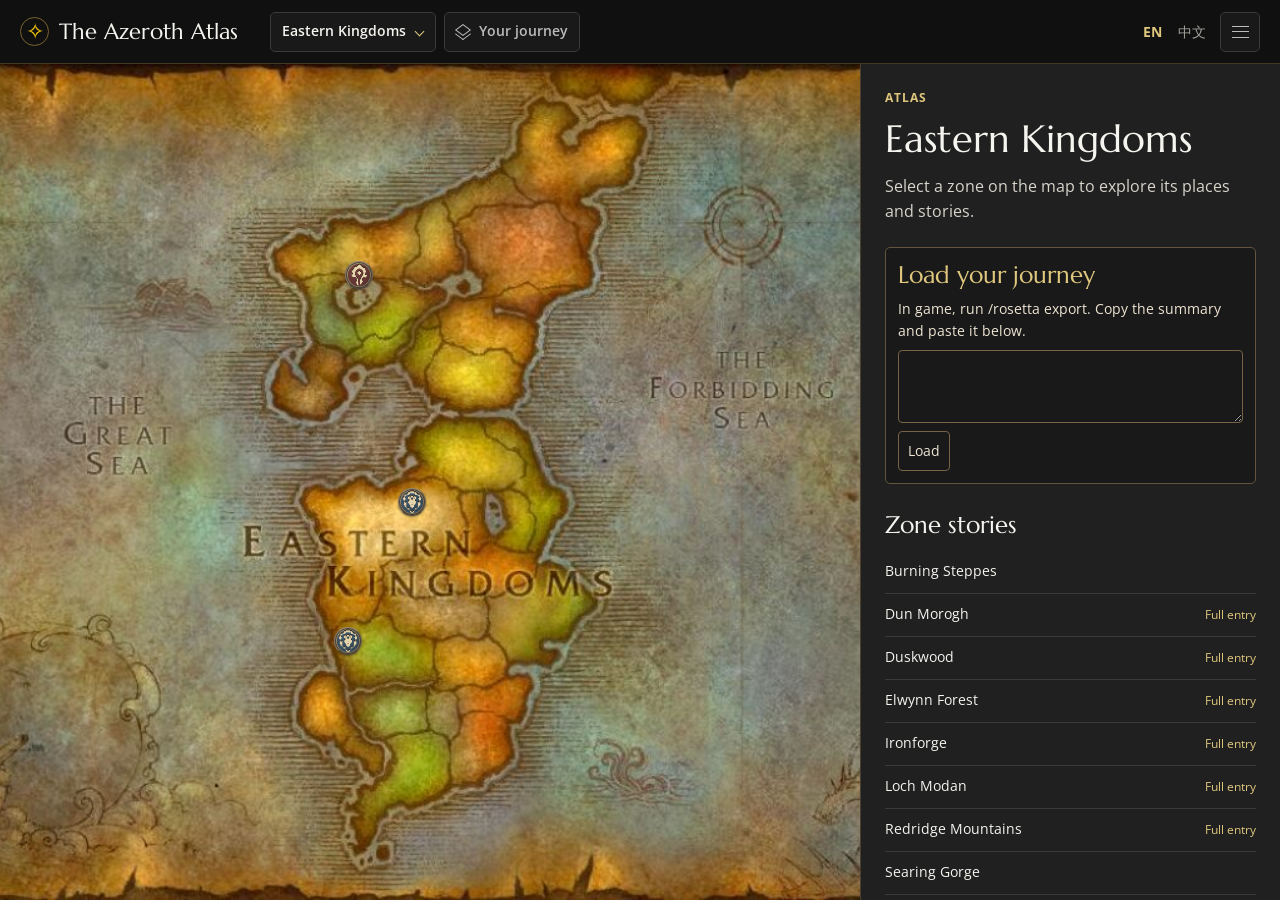
==== lore/atlas/index.html @ 99cb1f62 "Azeroth Atlas and Rosetta The Azeroth Atlas, a static map-first lore site for World of Warcraft: For" ====
<!doctype html>
<html lang="en">
<head>
  <meta charset="utf-8">
  <meta name="viewport" content="width=device-width, initial-scale=1">
  <meta name="description" content="Explore the maps, places, and stories of Classic-era Azeroth.">
  <title>The Azeroth Atlas</title>
  <link rel="preconnect" href="https://fonts.googleapis.com">
  <link rel="preconnect" href="https://fonts.gstatic.com" crossorigin>
  <link href="https://fonts.googleapis.com/css2?family=Marcellus&family=Open+Sans:wght@400;500;600;700&display=swap" rel="stylesheet">
  <link rel="stylesheet" href="styles.css">
  <script src="data/world.js" defer></script>
  <script src="data/geo.js" defer></script>
  <script src="data/ui_map_bounds.js" defer></script>
  <script src="journey.js" defer></script>
  <script src="i18n.js" defer></script>
  <script src="app.js" defer></script>
</head>
<body>
  <a id="skip" class="skip" href="#reading">Skip to content</a>
  <header id="site-header"></header>
  <main id="atlas">
    <svg class="crest-filters" width="0" height="0" aria-hidden="true" focusable="false">
      <defs>
        <!-- The emblems are brighter than the blue field and darker than the red field in the red channel. -->
        <filter id="atlas-crest-alliance" color-interpolation-filters="sRGB">
          <feColorMatrix type="matrix" values="0 0 0 0 0  0 0 0 0 0  0 0 0 0 0  3.2 0 0 0 -.62" result="emblem"/>
          <feFlood result="pigment"/>
          <feComposite in="pigment" in2="emblem" operator="in"/>
        </filter>
        <filter id="atlas-crest-horde" color-interpolation-filters="sRGB">
          <feColorMatrix type="matrix" values="0 0 0 0 0  0 0 0 0 0  0 0 0 0 0  -4.25 0 0 1.75 0" result="emblem"/>
          <feFlood result="pigment"/>
          <feComposite in="pigment" in2="emblem" operator="in"/>
        </filter>
      </defs>
    </svg>
    <section id="map" tabindex="0">
      <div id="map-frame">
        <img id="map-art" class="map-image" alt="" draggable="false" hidden>
        <div id="map-overlays"></div>
      </div>
      <div id="map-labels"></div>
      <div id="zone-tip" class="zone-tip" role="tooltip" hidden></div>
      <div id="map-controls"></div>
      <aside id="map-popover" class="map-popover" aria-labelledby="place-title" hidden></aside>
    </section>
    <aside id="reading">
      <button id="sheet-handle" type="button" aria-controls="reading-scroll"></button>
      <div id="reading-scroll" tabindex="-1"></div>
    </aside>
  </main>
  <dialog id="entry-dialog" aria-labelledby="dialog-title"></dialog>
  <noscript>Enable JavaScript to explore the atlas.</noscript>
</body>
</html>
---- lore/atlas/styles.css ----
:root {
  color-scheme: dark;
  --bg: #101010;
  --panel: #202020;
  --panel-deep: #191919;
  --text: #bbb;
  --heading: #f5f4ef;
  --gold: #ffd100;
  --soft-gold: #dfc77d;
  --line: #3a3a36;
  --muted: #a2a19a;
  --journey-ink: #39291f;
  --journey-paper: #bfae92;
  --journey-wash: #f0e3c9;
  --journey-bone: #eee5d3;
  --journey-bronze: #947c57;
  --serif: "Marcellus", Georgia, serif;
  --sans: "Open Sans", system-ui, sans-serif;
}

*, *::before, *::after { box-sizing: border-box; }
[hidden] { display: none !important; }
html, body { margin: 0; width: 100%; height: 100%; }
body {
  display: flex;
  flex-direction: column;
  height: 100dvh;
  overflow: hidden;
  background: var(--bg);
  color: var(--text);
  font: 1rem/1.58 var(--sans);
}

a { color: var(--soft-gold); text-underline-offset: .17em; }
a:hover { color: var(--gold); }
button, select { color: inherit; font: inherit; }
button { cursor: pointer; }
button, summary, select { touch-action: manipulation; }
button:focus-visible, a:focus-visible, summary:focus-visible, select:focus-visible,
input:focus-visible, textarea:focus-visible, [tabindex="0"]:focus-visible {
  outline: 2px solid var(--gold);
  outline-offset: 2px;
}

p { margin: 0 0 1em; }
p:last-child { margin-bottom: 0; }
h1, h2, h3 {
  color: var(--heading);
  font-family: var(--serif);
  font-weight: 400;
  line-height: 1.22;
  margin: 0 0 .45em;
}
h1 { font-size: clamp(2rem, 3vw, 2.5rem); }
h2 { font-size: 1.53rem; }
h3 { font-size: 1.23rem; }
h1:focus, .storyline:focus, #reading-scroll:focus { outline: 0; }
ul, ol { padding-left: 1.25em; }
img { display: block; max-width: 100%; }
summary { cursor: pointer; min-height: 40px; padding-block: 8px; }

.sr-only, .skip:not(:focus) {
  position: absolute;
  width: 1px;
  height: 1px;
  overflow: hidden;
  clip-path: inset(50%);
  white-space: nowrap;
}
.skip:focus {
  position: absolute;
  z-index: 12;
  top: 8px;
  left: 16px;
  padding: 8px 16px;
  background: var(--panel);
}

#site-header {
  display: flex;
  align-items: center;
  gap: clamp(12px, 2.6vw, 32px);
  position: relative;
  z-index: 5;
  min-height: 64px;
  padding: 8px 20px;
  background: var(--bg);
  border-bottom: 1px solid #433921;
}
.brand {
  display: inline-flex;
  align-items: center;
  gap: 10px;
  min-height: 40px;
  color: var(--heading);
  font: 1.4rem/1.15 var(--serif);
  text-decoration: none;
  white-space: nowrap;
}
.brand-compass {
  display: grid;
  place-items: center;
  flex: 0 0 29px;
  width: 29px;
  height: 29px;
  border: 1px solid #7a642d;
  border-radius: 50%;
  color: var(--gold);
  font: 1.35rem/1 var(--serif);
}
.map-switches, .header-tools, .language-slot { display: flex; align-items: center; gap: 8px; }
.header-tools { margin-left: auto; }
.continent-select { position: relative; }
.continent-select::after {
  content: "";
  position: absolute;
  right: 13px;
  top: 16px;
  width: 7px;
  height: 7px;
  border: solid var(--soft-gold);
  border-width: 0 1px 1px 0;
  transform: rotate(45deg);
  pointer-events: none;
}
.continent-select select, .journey-toggle, .atlas-menu > summary {
  appearance: none;
  min-height: 40px;
  border: 1px solid var(--line);
  border-radius: 5px;
  background: var(--panel-deep);
  font-size: .875rem;
  font-weight: 600;
}
.continent-select select { padding: 7px 29px 7px 11px; color: var(--heading); cursor: pointer; }
.journey-toggle {
  display: inline-flex;
  align-items: center;
  gap: 9px;
  padding: 7px 11px;
  white-space: nowrap;
}
.journey-toggle[aria-pressed="true"], .sequence-switch button[aria-pressed="true"] {
  border-color: var(--journey-bronze);
  color: var(--soft-gold);
  background: var(--panel);
}
.layer-icon {
  position: relative;
  width: 14px;
  height: 14px;
}
.layer-icon::before, .layer-icon::after {
  content: "";
  position: absolute;
  left: 2px;
  width: 10px;
  height: 10px;
  border: 1px solid currentColor;
  transform: rotate(45deg) skew(-8deg, -8deg);
}
.layer-icon::before { top: 0; }
.layer-icon::after { top: 4px; border-width: 0 1px 1px 0; }
.language-slot { gap: 0; }
.language-slot button {
  min-width: 40px;
  min-height: 40px;
  padding: 4px;
  border: 0;
  background: transparent;
  font-size: .85rem;
  color: var(--muted);
}
.language-slot button[aria-pressed="true"] { color: var(--soft-gold); font-weight: 700; }

.atlas-menu { position: relative; }
.atlas-menu > summary {
  list-style: none;
  display: grid;
  place-items: center;
  width: 40px;
  padding: 0;
}
.atlas-menu > summary::-webkit-details-marker { display: none; }
.atlas-menu[open] > summary, .atlas-menu > summary:hover { color: var(--gold); border-color: #75613b; }
.menu-icon {
  width: 17px;
  height: 12px;
  border-block: 1px solid currentColor;
  display: grid;
  align-items: center;
}
.menu-icon::after { content: ""; border-top: 1px solid currentColor; }
.menu-items {
  position: absolute;
  right: 0;
  top: calc(100% + 8px);
  width: 260px;
  max-height: calc(100dvh - 64px);
  overflow: auto;
  padding: 8px;
  border: 1px solid #51452e;
  border-radius: 6px;
  background: #181817;
  box-shadow: 0 10px 30px #000a;
}
.menu-items a {
  display: flex;
  align-items: center;
  min-height: 40px;
  border-radius: 3px;
  padding: 5px 10px;
  color: var(--text);
  text-decoration: none;
  font-size: .875rem;
}
.menu-items a:hover, .menu-items a[aria-current] { background: #29251c; color: var(--soft-gold); }
.menu-experiments { margin-top: 6px; padding: 8px 4px 0; border-top: 1px solid var(--line); }
.menu-experiments h2 { margin: 0 0 4px; font: 600 .875rem/1.4 var(--sans); }
.experiment-group { min-inline-size: 0; margin: 0; padding: 0; border: 0; }
.experiment-group + .experiment-group { margin-top: 8px; }
.experiment-group legend { padding: 0; color: var(--muted); font-size: .8rem; }
.experiment-options { display: flex; flex-wrap: wrap; gap: 2px; }
.experiment-options a { flex: 1 0 auto; justify-content: center; padding-inline: 5px; text-align: center; }

#atlas {
  display: grid;
  grid-template-columns: minmax(0, 1fr) 420px;
  position: relative;
  flex: 1;
  min-height: 0;
  isolation: isolate;
}
#map {
  position: relative;
  min-width: 0;
  min-height: 0;
  overflow: hidden;
  isolation: isolate;
  background: radial-gradient(ellipse at center, #343224, #171713 72%, #101010);
}
#map:focus-visible { outline-offset: -3px; }

#map-frame {
  position: absolute;
  left: 0;
  top: 0;
  width: 0;
  height: 0;
  pointer-events: none;
  overflow: hidden;
  box-shadow: 0 0 27px #0008;
}
.map-image, .zone-tile img { width: 100%; height: 100%; max-width: none; user-select: none; }
#map-overlays { position: absolute; inset: 0; }
.zone-tile, .zone-shapes, .map-path, #map-labels, .leader-lines { position: absolute; }
.zone-tile {
  outline: 1px solid #33281ab0;
  box-shadow: 0 1px 22px #291a1277;
}
.missing-tile { outline: 2px solid #fff2bb88; box-shadow: none; }
.map-path { --path-width: 1.5px; inset: 0; width: 100%; height: 100%; overflow: visible; }
.map-path path {
  fill: none;
  vector-effect: non-scaling-stroke;
  stroke: var(--journey-ink);
  stroke-width: var(--path-width);
  stroke-opacity: .9;
  stroke-linecap: round;
}
.map-path .path-halo {
  stroke: var(--journey-wash);
  stroke-width: calc(var(--path-width) + 1.5px);
  stroke-opacity: .38;
}
.continent-path { --path-width: 1.2px; }

/* Continent zones: the painted patches light up under the pointer, as on the in-game world map. */
.zone-shapes { inset: 0; width: 100%; height: 100%; overflow: visible; }
.zone-shape { pointer-events: auto; cursor: pointer; outline: none; -webkit-tap-highlight-color: transparent; }
.zone-shape > * {
  pointer-events: all;
  fill: #fff6d8;
  fill-opacity: 0;
  stroke: #fff3c4;
  stroke-opacity: 0;
  stroke-width: 1.5px;
  stroke-linejoin: round;
  fill-rule: evenodd;
  vector-effect: non-scaling-stroke;
  transition: fill-opacity .12s ease-out, stroke-opacity .12s ease-out;
}
.zone-shape.visited:not(.is-hot) > * {
  fill: var(--journey-wash);
  fill-opacity: calc(.04 + .24 * var(--heat));
  stroke: var(--journey-wash);
  stroke-opacity: calc(.12 + .28 * var(--heat));
  stroke-width: 1px;
}
:is(.journey-count, .journey-order) .zone-shape.visited:not(.is-hot) > * {
  fill-opacity: .08;
  stroke-opacity: .22;
}
.zone-shape.is-hot > * {
  fill: #fff6d8;
  fill-opacity: .3;
  stroke-opacity: 1;
  stroke-width: 2px;
  filter: drop-shadow(0 0 3px #ffd86ad0);
}
.city-marker {
  position: absolute;
  display: grid;
  place-items: center;
  width: 34px;
  height: 34px;
  transform: translate(-50%, -50%);
  border-radius: 50%;
  pointer-events: auto;
  -webkit-tap-highlight-color: transparent;
}
.crest-face {
  width: 24px;
  height: 24px;
  border: 1px solid;
  border-color: var(--badge-rim, var(--soft-gold));
  border-radius: 50%;
  box-shadow: var(--badge-halo, 0 1px 4px #20160ed9);
  transition: border-color .12s ease-out, box-shadow .12s ease-out;
}
.crest-face img { width: 100%; height: 100%; border-radius: inherit; }
.city-marker.visited .crest-face {
  --badge-halo: var(--crest-visited-halo,
    0 1px 4px #20160ed9, 0 0 0 3px color-mix(in srgb, var(--journey-wash) calc(20% + 35% * var(--heat)), transparent));
}
.city-marker:is(.is-hot, :active, :focus-visible) .crest-face {
  --badge-rim: #fff3c4;
  --badge-halo: var(--crest-hot-halo, 0 0 5px #ffd86ad0);
}

.zone-tip {
  position: absolute;
  z-index: 3;
  width: max-content;
  max-width: min(290px, calc(100% - 16px));
  padding: 7px 11px 9px;
  border: 1px solid #8a7749;
  border-radius: 5px;
  background: #17140fef;
  box-shadow: 0 4px 14px #000a;
  pointer-events: none;
  font-size: .875rem;
  line-height: 1.42;
}
.zone-tip .eyebrow, .map-popover .eyebrow { display: block; margin-bottom: 1px; font-size: .72rem; }
.tip-name { display: block; color: var(--gold); font: 1.2rem/1.25 var(--serif); }
.zone-tip p { margin: 3px 0 0; }
.tip-journey { color: var(--journey-bone); }
.map-popover p { margin: 6px 0 0; }
.card-link { margin-top: 10px; color: var(--soft-gold); }

.zone-badge {
  position: absolute;
  display: grid;
  place-items: center;
  min-width: 24px;
  height: 24px;
  padding-inline: 5px;
  transform: translate(calc(-50% + var(--marker-x, 0px)), calc(-50% + var(--marker-y, 0px)));
  border: 1px solid var(--journey-bronze);
  border-radius: 12px;
  background: var(--panel-deep);
  box-shadow: 0 1px 4px #20160ed9;
  color: var(--journey-bone);
  font: 700 .78rem/1 var(--sans);
  font-variant-numeric: tabular-nums;
  pointer-events: none;
}
.journey-legend { margin: 6px 0 0; font-size: .875rem; }

#map-labels { inset: 0; pointer-events: none; }
.leader-lines { inset: 0; width: 100%; height: 100%; overflow: visible; }
.leader-lines line { stroke: #f8e3acba; stroke-width: 1px; filter: drop-shadow(0 0 1px #1d130a); }
.leader-lines circle { fill: #eed7a5; stroke: #39271a; stroke-width: 1px; }
.visit-badge {
  display: inline-grid;
  flex: 0 0 auto;
  min-width: 20px;
  height: 20px;
  padding-inline: 3px;
  place-items: center;
  border: 1px solid var(--journey-bronze);
  border-radius: 50%;
  background: var(--panel-deep);
  color: var(--journey-bone);
  font: 700 .75rem/1 var(--sans);
  font-variant-numeric: tabular-nums;
}

.crest-filters { position: absolute; }
.crest-filters feFlood { flood-color: var(--crest-pigment); }
.city-marker[data-faction="alliance"] { --crest-mask: url(#atlas-crest-alliance); }
.city-marker[data-faction="horde"] { --crest-mask: url(#atlas-crest-horde); }

[data-crest]:not([data-crest="current"]) .crest-face,
[data-numbers]:not([data-numbers="current"]) :is(.zone-badge, .visit-badge, .journey-pin > span) {
  border-color: var(--badge-rim);
  border-radius: var(--badge-shape);
  background: var(--badge-fill);
  box-shadow: var(--badge-relief), var(--badge-halo, 0 0 transparent);
}
[data-crest]:not([data-crest="current"]) .crest-face {
  width: 28px;
  height: 28px;
  --crest-visited-halo: 0 0 0 2px color-mix(in srgb, var(--journey-wash) calc(12% + 26% * var(--heat)), transparent);
  --crest-hot-halo: 0 0 0 1px #fff3c44d, 0 0 3px #e5cc9866;
}
[data-crest]:not([data-crest="current"]) .city-marker:focus-visible { outline-color: #fff3c4; }
[data-numbers]:not([data-numbers="current"]) :is(.zone-badge, .visit-badge) {
  min-width: 22px;
  height: 22px;
  padding-inline: var(--badge-padding, 4px);
  font: 700 .875rem/1 var(--badge-font, var(--serif));
  white-space: nowrap;
}
[data-numbers]:not([data-numbers="current"]) :is(.zone-badge, .visit-badge, .journey-pin > span) {
  color: var(--badge-digit);
  font-variant-numeric: lining-nums tabular-nums;
}
[data-numbers]:not([data-numbers="current"]) :is(.zone-badge.is-hot, .zone-directory a:is(:hover, :focus-visible) .visit-badge) {
  --badge-rim: #d6bd91;
}

/* Ink on parchment, with a slightly uneven stamped edge. */
[data-crest="ink"] { --crest-pigment: #4c3526; }
[data-crest="ink"] .crest-face,
[data-numbers="ink"] :is(.zone-badge, .visit-badge, .journey-pin > span) {
  --badge-shape: 48% 52% 49% 47% / 47% 48% 53% 52%;
  --badge-rim: #72583e;
  --badge-fill: var(--journey-paper);
  --badge-relief: inset 0 0 0 1px #654a352d;
  --badge-halo: 0 0 0 1px #dbc59880;
  --badge-digit: var(--journey-ink);
}
[data-numbers="ink"] :is(.zone-badge, .visit-badge) {
  --badge-padding: 2px;
  --badge-font: var(--sans);
}
[data-crest="ink"] .crest-face {
  --badge-fill: radial-gradient(ellipse at 39% 32%, #d9c69c, #c1a677);
  --badge-halo: 0 0 0 2px #dbc5989c;
}
[data-crest="ink"] .crest-face img { filter: var(--crest-mask); }

/* Pressed wax with a high lip and a shallow relief on the emblem. */
[data-crest="seal"] { --crest-pigment: #bac0b8; }
[data-crest="seal"] #atlas-crest-horde { --crest-pigment: #c18b7a; }
[data-crest="seal"] .crest-face,
[data-numbers="seal"] :is(.zone-badge, .visit-badge, .journey-pin > span) {
  --badge-shape: 43% 51% 46% 49% / 49% 42% 53% 46%;
  --badge-rim: #8d7b69 #625449 #3b3028 #746554;
  --badge-fill: #443d37;
  --badge-relief: inset 0 1px 0 1px #e6d0af29, inset 0 -2px 1px #24191670;
  --badge-halo: 0 1px 2px #21181180;
  --badge-digit: #e0d2bb;
}
[data-crest="seal"] .crest-face {
  --badge-fill: linear-gradient(145deg, #737778, #52565a 48%, #3e4147);
}
[data-crest="seal"] .crest-face img {
  filter: var(--crest-mask) drop-shadow(0 1px 0 #251a17) drop-shadow(0 -.5px 0 #f7e0b74d);
}
[data-crest="seal"] .city-marker[data-faction="horde"] .crest-face {
  --badge-fill: linear-gradient(145deg, #8d6055, #6b423c 48%, #4b2a26);
}

/* A thin engraved ring and a directional bevel on darkened metal. */
[data-crest="medallion"] { --crest-pigment: #e6d4ad; }
[data-crest="medallion"] .crest-face,
[data-numbers="medallion"] :is(.zone-badge, .visit-badge, .journey-pin > span) {
  --badge-shape: 50%;
  --badge-rim: #948775 #6c6254 #4d4439 #807363;
  --badge-fill: linear-gradient(145deg, #5a554c, #494540 54%, #544f45);
  --badge-relief: inset 0 0 0 1px #252019a6, inset 0 0 0 2px var(--engraving-highlight, #d8c7a421);
  --badge-halo: 0 1px 2px #21181180;
  --badge-digit: #eee5d3;
}
[data-crest="medallion"] .crest-face {
  --badge-fill: radial-gradient(ellipse at 34% 24%, #907a56, #67563f 51%, #453b30);
  --engraving-highlight: #d8c7a454;
  position: relative;
}
[data-crest="medallion"] .city-marker[data-faction="alliance"] {
  --crest-enamel: radial-gradient(ellipse at 34% 24%, #435d72, #2d414f);
}
[data-crest="medallion"] .city-marker[data-faction="horde"] {
  --crest-enamel: radial-gradient(ellipse at 34% 24%, #79443f, #522c2b);
}
/* The enamel begins inside the two inset bezel rings. */
[data-crest="medallion"] .crest-face::before {
  content: "";
  position: absolute;
  inset: 2px;
  border-radius: inherit;
  background: var(--crest-enamel);
}
[data-crest="medallion"] .crest-face img {
  position: relative;
  filter: var(--crest-mask) drop-shadow(0 -1px 0 #332719);
}

.map-pin {
  position: absolute;
  display: grid;
  place-items: center;
  transform: translate(calc(-50% + var(--marker-x, 0px)), calc(-50% + var(--marker-y, 0px)));
  pointer-events: auto;
  -webkit-tap-highlight-color: transparent;
  width: 40px;
  height: 40px;
  border: 0;
  padding: 0;
  background: transparent;
  color: #f8f0db;
}
.map-pin > span {
  display: grid;
  place-items: center;
  border: 1px solid #fff5ce;
  box-shadow: 0 1px 4px #20160ed9;
}
.lore-pin > span {
  width: 14px;
  height: 14px;
  border-radius: 50%;
  background: #453013;
}
.lore-pin > span::after {
  content: "";
  width: 4px;
  height: 4px;
  transform: rotate(45deg);
  background: var(--gold);
}
.journey-pin > span {
  width: var(--dot-size);
  height: var(--dot-size);
  border-radius: 50%;
  border-color: var(--journey-bronze);
  background: var(--panel-deep);
  color: var(--journey-bone);
  font-size: .8rem;
  font-weight: 700;
}
.map-pin:hover, .map-pin:focus-visible, .map-pin[aria-expanded="true"] { z-index: 1; }
.map-pin:hover > span, .map-pin[aria-expanded="true"] > span { outline: 2px solid #fff8dc; outline-offset: 2px; }

#map-controls {
  position: absolute;
  inset: 12px 12px auto;
  display: flex;
  align-items: flex-start;
  justify-content: space-between;
  pointer-events: none;
}
#map-controls > * { pointer-events: auto; }
.map-back, .icon-button {
  display: inline-flex;
  align-items: center;
  justify-content: center;
  min-height: 40px;
  min-width: 40px;
  border: 1px solid #8a7749;
  border-radius: 5px;
  background: #181612f2;
  color: #ffeac0;
  text-decoration: none;
}
.map-back { max-width: calc(100% - 52px); padding: 6px 11px; font-size: .875rem; }
.map-back:hover, .icon-button:hover { border-color: var(--gold); color: var(--gold); }

.map-popover {
  position: absolute;
  z-index: 2;
  width: min(270px, calc(100% - 16px));
  max-height: calc(100% - 16px);
  overflow: auto;
  overscroll-behavior: contain;
  padding: 8px 12px 12px;
  border: 1px solid #847046;
  border-radius: 5px;
  background: #201d17;
  box-shadow: 0 5px 18px #000b;
  cursor: auto;
  font-size: .9rem;
}
.popover-heading { display: flex; justify-content: space-between; align-items: center; gap: 8px; }
.popover-heading h2 { margin: 0; font-size: 1.25rem; }
.icon-button { font-size: 1.4rem; line-height: 1; }
.map-popover .icon-button { background: transparent; border-color: transparent; }
.map-popover dl { display: grid; grid-template-columns: 1fr auto; gap: 4px 12px; margin: 4px 0 0; }
.map-popover dd { margin: 0; color: var(--heading); }

#reading {
  display: flex;
  flex-direction: column;
  position: relative;
  min-width: 0;
  min-height: 0;
  border-left: 1px solid #4a4030;
  background: var(--panel);
}
#reading.is-overlay { margin-left: -28px; box-shadow: -9px 0 21px #100e0c70; }
#reading-scroll {
  position: relative;
  flex: 1;
  min-height: 0;
  overflow: auto;
  overscroll-behavior: contain;
  overflow-wrap: anywhere;
  padding: 25px 24px 38px;
  scrollbar-color: #595248 var(--panel);
}
#sheet-handle { display: none; }
.entry-heading { margin-bottom: 23px; }
.entry-heading h1 { margin: 0 0 .28em; }
.eyebrow {
  display: block;
  margin-bottom: 8px;
  color: var(--soft-gold);
  font-size: .75rem;
  font-weight: 700;
  letter-spacing: .08em;
  text-transform: uppercase;
}
.lead { color: #d8d4cb; }
.entry-meta {
  padding-block: 10px;
  border-block: 1px solid var(--line);
  color: var(--soft-gold);
  font-size: .875rem;
}
.entry-meta span { padding-inline: 4px; }
#reading-scroll section { margin: 26px 0; }
.muted, .notice { color: var(--muted); }
.notice, .interpretation {
  padding: 11px 13px;
  border-left: 2px solid #79643a;
  background: var(--panel-deep);
  font-size: .875rem;
}
.interpretation { margin-bottom: 10px; }
.interpretation strong { color: var(--soft-gold); }
.interpretation p { margin-top: 4px; }

.zone-directory, .place-list, .source-list, .credit-images {
  list-style: none;
  padding: 0;
  margin: 0;
}
.zone-directory li { position: relative; border-bottom: 1px solid var(--line); }
.zone-directory li a {
  display: flex;
  align-items: center;
  gap: 8px;
  min-height: 42px;
  color: var(--heading);
  text-decoration: none;
  font-size: .9rem;
}
.zone-directory li:has(small) a { padding-right: 5.5rem; }
.zone-directory small {
  position: absolute;
  right: 0;
  top: 50%;
  transform: translateY(-50%);
  color: var(--soft-gold);
  font-size: .75rem;
  pointer-events: none;
}
.zone-directory.other-zones li a { color: var(--text); }
.zone-directory li a:hover { color: var(--gold); }

#reading-scroll .journey-card {
  margin: 18px 0;
  padding: 12px;
  background: var(--panel-deep);
  border: 1px solid color-mix(in srgb, var(--journey-bronze) 60%, var(--panel-deep));
  border-radius: 5px;
  color: var(--journey-bone);
}
.journey-heading, .visit-header { display: flex; align-items: center; justify-content: space-between; gap: 8px; }
.journey-heading h2 { color: var(--soft-gold); margin: 0; }
.journey-characters { display: flex; align-items: center; flex-wrap: wrap; gap: 6px 10px; margin-top: 8px; }
.journey-characters label, .journey-characters select { max-width: 100%; }
.journey-card :is(button, select, textarea) {
  border: 1px solid color-mix(in srgb, var(--journey-bronze) 75%, var(--panel-deep));
  border-radius: 4px;
  background: var(--panel-deep);
  color: var(--journey-bone);
}
.journey-card :is(button, select) { min-height: 40px; padding: 4px 9px; font-size: .875rem; }
.journey-card button:hover { border-color: var(--journey-paper); }
.journey-import-form { display: grid; gap: 8px; justify-items: start; margin-top: 8px; }
.journey-import-form p, .journey-feedback { margin: 0; font-size: .875rem; }
.journey-import-form textarea {
  width: 100%;
  min-height: 5em;
  padding: 6px 8px;
  resize: vertical;
  font: .875rem/1.4 ui-monospace, monospace;
}
.journey-import-form textarea[aria-invalid="true"] { border-color: var(--journey-wash); }
.journey-feedback { color: var(--journey-wash); }
.journey-feedback:empty { display: none; }
.journey-card > .journey-feedback { margin-top: 8px; }
#journey-import { margin-top: 8px; border-top: 1px solid var(--line); }
#journey-import summary { color: var(--journey-paper); font-size: .875rem; }
.visit-header { font-size: .875rem; }
.path-toggle {
  display: flex;
  align-items: center;
  min-height: 40px;
  cursor: pointer;
  gap: 5px;
}
.path-toggle input { accent-color: var(--soft-gold); }
.visit-order {
  line-height: 1.9;
  font-size: .95rem;
  font-weight: 600;
  font-variant-numeric: tabular-nums;
}
.visit-order > span { white-space: nowrap; }
.sequence-switch { display: flex; flex-wrap: wrap; gap: 6px; margin-top: 8px; }

.history { list-style: none; margin: 12px 0 0; padding-left: 6px; }
.history li { position: relative; border-left: 1px solid #605337; padding: 0 0 19px 17px; }
.history li::before {
  content: "";
  position: absolute;
  left: -4px;
  top: 7px;
  width: 7px;
  height: 7px;
  transform: rotate(45deg);
  background: #b2985f;
}
.history li:last-child { padding-bottom: 2px; }
.history .eyebrow { margin-bottom: 4px; }
.storyline { border-top: 1px solid #625337; padding-top: 10px; }
.storyline > h3 { margin-bottom: 10px; font-size: 1.36rem; }
.storyline > h3 a { display: inline-flex; align-items: center; min-height: 40px; text-decoration-color: #9b8149; }
.story-index { border-bottom: 1px solid var(--line); }
.story-index summary { color: var(--soft-gold); }
.story-index ul { margin: 0 0 8px; }
.story-index a { display: inline-flex; align-items: center; min-height: 40px; }
.beat { padding: 13px; margin-bottom: 10px; border: 1px solid var(--line); border-radius: 4px; background: var(--panel-deep); }
.beat .edition { text-transform: none; letter-spacing: 0; }
.quest-telling, .entry-sources { border-top: 1px solid var(--line); font-size: .875rem; }
.quest-telling summary, .entry-sources summary { color: var(--soft-gold); }
.quest-chips, .people-links, .connection-links { display: flex; flex-wrap: wrap; gap: 6px 8px; }
.quest-chips span { padding: 2px 6px; border: 1px solid var(--line); border-radius: 3px; }
.text-button, .gloss-term {
  min-width: 40px;
  min-height: 40px;
  padding: 0;
  border: 0;
  background: transparent;
  color: var(--soft-gold);
  text-decoration: underline;
  text-decoration-color: #9c8755;
  text-underline-offset: .17em;
}
.gloss-term { display: inline; text-decoration-style: dotted; }
.text-button:hover, .gloss-term:hover { color: var(--gold); }
.place-list li, .faction { padding: 6px 0 9px; border-bottom: 1px solid var(--line); }
.place-list p { font-size: .9rem; }

.figure-grid { display: grid; grid-template-columns: repeat(2, minmax(0, 1fr)); gap: 8px; }
.figure-card, .glossary-card, .saga-cards article {
  border: 1px solid var(--line);
  border-radius: 5px;
  background: var(--panel-deep);
}
.figure-card {
  min-height: 77px;
  padding: 9px 10px;
  font-size: .875rem;
  text-align: left;
}
.figure-card strong, .figure-card span { display: block; }
.figure-card strong, .glossary-card strong { color: var(--soft-gold); }
.figure-card:hover, .glossary-card:hover, .saga-cards article:focus-within { border-color: #8a7442; }
.button {
  display: inline-flex;
  align-items: center;
  min-height: 40px;
  padding: 6px 10px;
  border: 1px solid #615538;
  border-radius: 4px;
  background: var(--panel-deep);
  font-size: .875rem;
  text-decoration: none;
}
.button:hover { border-color: #a08648; }

.panel-bar { display: flex; align-items: center; justify-content: space-between; gap: 16px; margin-bottom: 10px; }
.panel-bar a { display: inline-flex; align-items: center; min-height: 40px; }
.panel-close { margin-left: auto; }
.saga-cards, .glossary-grid { display: grid; gap: 9px; }
.saga-cards article { padding: 10px 13px; }
.saga-cards h2 { margin-bottom: 5px; }
.saga-cards h2 a { display: inline-flex; align-items: center; min-height: 40px; }
.saga-cards p { font-size: .9rem; margin-bottom: 6px; }
.saga-cards small { color: var(--muted); }
.glossary-card {
  display: grid;
  grid-template-columns: 72px minmax(0, 1fr);
  align-items: center;
  gap: 10px;
  width: 100%;
  min-height: 92px;
  padding: 9px;
  text-align: left;
}
.glossary-card img, .gloss-placeholder {
  width: 72px;
  height: 70px;
  border: 1px solid var(--line);
  border-radius: 3px;
  object-fit: cover;
}
.gloss-placeholder { display: grid; place-items: center; color: var(--soft-gold); }
.glossary-card strong { display: block; margin-bottom: 3px; font: 1.2rem/1.25 var(--serif); }
.glossary-card small { display: -webkit-box; -webkit-box-orient: vertical; -webkit-line-clamp: 2; overflow: hidden; font-size: .83rem; }
.source-list li, .credit-images li { border-bottom: 1px solid var(--line); }
.source-list li a, .credit-images li a { display: flex; align-items: center; min-height: 40px; font-size: .875rem; }
.source-list li span { display: block; margin-bottom: 8px; font-size: .875rem; }

dialog {
  position: fixed;
  width: min(520px, calc(100% - 32px));
  max-height: calc(100% - 32px);
  overflow: auto;
  padding: 25px 20px;
  border: 1px solid #70603b;
  border-radius: 6px;
  background: var(--panel);
  color: var(--text);
  box-shadow: 0 12px 48px #000a;
}
dialog::backdrop { background: #0a0805b8; }
.dialog-close { position: absolute; top: 12px; right: 12px; }
dialog > .eyebrow, #dialog-title { padding-right: 44px; }
.dialog-image { width: 100%; max-height: 250px; object-fit: cover; margin-bottom: 12px; border-radius: 3px; }

@media (700px <= width < 1000px) {
  #site-header { gap: 14px; padding-inline: 16px; }
  .brand { font-size: 1.23rem; }
  #atlas { grid-template-columns: minmax(0, 1fr) minmax(280px, 39%); }
  #reading-scroll { padding-inline: 16px; }
}

@media (width < 700px) {
  #site-header { flex-wrap: wrap; gap: 4px 8px; padding: 4px 16px 7px; min-height: 0; }
  .brand { font-size: clamp(1rem, 5vw, 1.27rem); gap: 7px; }
  .brand-compass { flex-basis: 24px; width: 24px; height: 24px; font-size: 1.1rem; }
  .map-switches { flex: 1 0 100%; order: 1; }
  .header-tools { gap: 4px; }
  .continent-select select, .journey-toggle { font-size: .875rem; }

  #atlas { display: block; --sheet-height: 52px; }
  #atlas[data-snap="half"] { --sheet-height: min(47%, 430px); }
  #atlas[data-snap="full"] { --sheet-height: calc(100% - clamp(76px, 15%, 116px)); }
  #map { position: absolute; inset: 0 0 var(--drag-sheet-height, var(--sheet-height)) 0; }
  #map-controls { inset: 8px 8px auto; }
  .city-marker { width: 40px; height: 40px; }
  .crest-face { width: 26px; height: 26px; }
  #reading, #reading.is-overlay {
    position: absolute;
    inset: auto 0 0;
    height: var(--drag-sheet-height, var(--sheet-height));
    margin: 0;
    border: 1px solid #52462f;
    border-width: 1px 0 0;
    border-radius: 12px 12px 0 0;
    box-shadow: 0 -5px 18px #100c0870;
  }
  #reading-scroll { padding: 0 16px 24px; }
  #reading-scroll[inert] { visibility: hidden; }
  #sheet-handle {
    display: flex;
    align-items: center;
    justify-content: center;
    position: relative;
    flex: 0 0 40px;
    width: 100%;
    height: 40px;
    padding: 12px 12px 0;
    border: 0;
    border-radius: inherit;
    background: transparent;
    color: var(--heading);
    touch-action: none;
  }
  #sheet-handle:focus-visible { outline-offset: -4px; }
  .grip {
    position: absolute;
    top: 8px;
    left: calc(50% - 18px);
    width: 36px;
    height: 4px;
    border-radius: 3px;
    background: #a19170;
  }
  .sheet-title {
    max-width: 100%;
    overflow: hidden;
    text-overflow: ellipsis;
    white-space: nowrap;
    font: 1rem/1.2 var(--serif);
  }
  #atlas:not([data-snap="peek"]) .sheet-title { visibility: hidden; }
  #atlas[data-snap="peek"] #sheet-handle { flex-basis: 50px; }
}

@media (max-width: 360px) {
  #site-header { padding-inline: 10px; }
  .journey-toggle { padding-inline: 7px; }
}
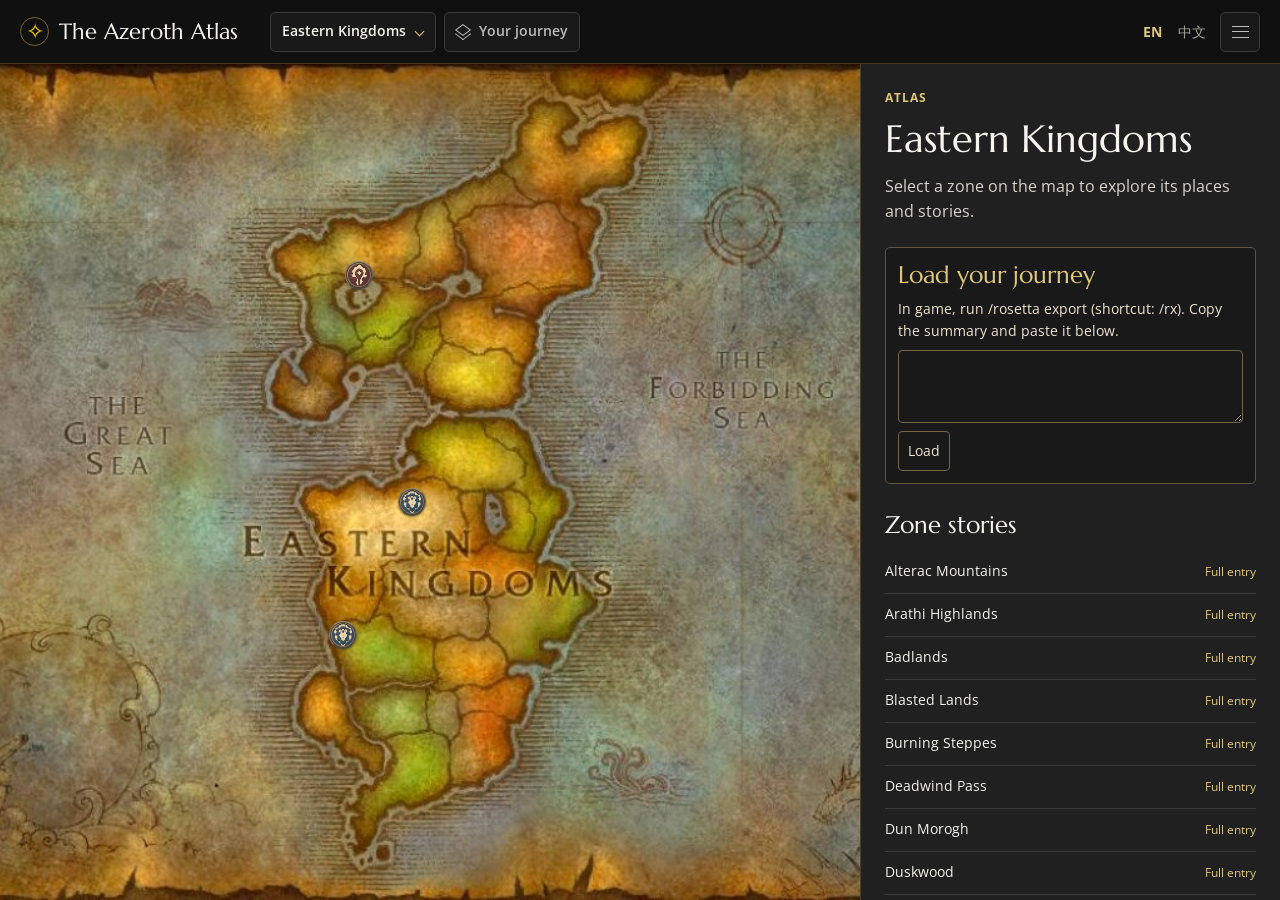
==== commit b9462f23: "Publish quest chains with Rosetta journey progress" ====
--- a/lore/atlas/index.html
+++ b/lore/atlas/index.html
@@ -10,10 +10,12 @@
   <link href="https://fonts.googleapis.com/css2?family=Marcellus&family=Open+Sans:wght@400;500;600;700&display=swap" rel="stylesheet">
   <link rel="stylesheet" href="styles.css">
   <script src="data/world.js" defer></script>
+  <script src="data/chains.js" defer></script>
   <script src="data/geo.js" defer></script>
   <script src="data/ui_map_bounds.js" defer></script>
   <script src="journey.js" defer></script>
   <script src="i18n.js" defer></script>
+  <script src="update.js" defer></script>
   <script src="app.js" defer></script>
 </head>
 <body>
@@ -50,6 +52,10 @@
       <div id="reading-scroll" tabindex="-1"></div>
     </aside>
   </main>
+  <div id="atlas-update" class="atlas-update" hidden>
+    <span role="status"></span>
+    <button class="button" type="button"></button>
+  </div>
   <dialog id="entry-dialog" aria-labelledby="dialog-title"></dialog>
   <noscript>Enable JavaScript to explore the atlas.</noscript>
 </body>
--- a/lore/atlas/styles.css
+++ b/lore/atlas/styles.css
@@ -259,10 +259,34 @@
   box-shadow: 0 1px 22px #291a1277;
 }
 .missing-tile { outline: 2px solid #fff2bb88; box-shadow: none; }
-.map-path { --path-width: 1.5px; inset: 0; width: 100%; height: 100%; overflow: visible; }
-.map-path path {
+.map-path {
+  --path-width: 1.5px;
+  --path-halo-extra: 1.5px;
+  --path-halo-opacity: .38;
+  inset: 0;
+  width: 100%;
+  height: 100%;
+  overflow: visible;
+  pointer-events: none;
+}
+.map-path[data-style="current"].continent-path { --path-width: 1.2px; }
+.map-path[data-style="ink"] {
+  --path-width: 3.2px;
+  --path-halo-extra: 3.2px;
+  --path-halo-opacity: .76;
+}
+.map-path[data-style="dashed"] {
+  --path-width: 2.8px;
+  --path-halo-extra: 2.8px;
+  --path-halo-opacity: .76;
+}
+.map-path[data-style="footsteps"] { --path-halo-opacity: .76; }
+.map-path :is(path, circle) {
+  vector-effect: non-scaling-stroke;
+  stroke-linejoin: round;
+}
+.map-path :is(.path-ink, .path-halo) {
   fill: none;
-  vector-effect: non-scaling-stroke;
   stroke: var(--journey-ink);
   stroke-width: var(--path-width);
   stroke-opacity: .9;
@@ -270,10 +294,18 @@
 }
 .map-path .path-halo {
   stroke: var(--journey-wash);
-  stroke-width: calc(var(--path-width) + 1.5px);
-  stroke-opacity: .38;
-}
-.continent-path { --path-width: 1.2px; }
+  stroke-width: calc(var(--path-width) + var(--path-halo-extra));
+  stroke-opacity: var(--path-halo-opacity);
+}
+.map-path .path-chevron { --path-width: 1.7px; --path-halo-extra: 2.2px; }
+.map-path[data-style="dashed"] .path-trace { stroke-dasharray: 7px 8px; }
+.map-path :is(.path-arrow, circle) {
+  fill: var(--journey-ink);
+  stroke: var(--journey-wash);
+  stroke-width: 2.6px;
+  stroke-opacity: var(--path-halo-opacity);
+  paint-order: stroke;
+}
 
 /* Continent zones: the painted patches light up under the pointer, as on the in-game world map. */
 .zone-shapes { inset: 0; width: 100%; height: 100%; overflow: visible; }
@@ -300,6 +332,10 @@
 :is(.journey-count, .journey-order) .zone-shape.visited:not(.is-hot) > * {
   fill-opacity: .08;
   stroke-opacity: .22;
+}
+.zone-shape.chain-stop > * {
+  fill-opacity: .14;
+  stroke-opacity: .8;
 }
 .zone-shape.is-hot > * {
   fill: #fff6d8;
@@ -555,6 +591,26 @@
 .map-pin:hover, .map-pin:focus-visible, .map-pin[aria-expanded="true"] { z-index: 1; }
 .map-pin:hover > span, .map-pin[aria-expanded="true"] > span { outline: 2px solid #fff8dc; outline-offset: 2px; }
 
+[data-status="done"] { --chain-tone: #b5d6ab; --chain-fill: #284531; }
+[data-status="active"] { --chain-tone: #b4d9ef; --chain-fill: #264352; }
+[data-status="next"] { --chain-tone: #f2d895; --chain-fill: #523d20; }
+[data-status="locked"] { --chain-tone: #d2d0c8; --chain-fill: #3a3836; }
+.chain-pin { width: 32px; height: 32px; }
+.chain-pin > span {
+  width: 25px;
+  height: 25px;
+  border-color: var(--chain-tone, #cfb88b);
+  background: var(--chain-fill, #25231f);
+  color: var(--chain-tone, #fff0cb);
+  line-height: 1;
+}
+.chain-pin[aria-pressed="true"] { z-index: 1; }
+.chain-pin[aria-pressed="true"] > span {
+  outline: 2px solid #fff8dc;
+  outline-offset: 2px;
+}
+.chain-continuation { margin-left: auto; }
+
 #map-controls {
   position: absolute;
   inset: 12px 12px auto;
@@ -689,6 +745,75 @@
   border-radius: 5px;
   color: var(--journey-bone);
 }
+#reading-scroll .journey-chains { margin: 16px 0 0; border-top: 1px solid var(--line); padding-top: 12px; }
+.journey-chains h4 { margin: 12px 0 3px; color: var(--heading); font-size: .84rem; }
+.journey-chains > p { font-size: .875rem; }
+.chain-rows { list-style: none; margin: 0; padding: 0; }
+.chain-row { padding: 7px 0; border-bottom: 1px solid var(--line); }
+.chain-row:last-child { border-bottom: 0; }
+.chain-row a { display: inline-block; font-weight: 600; }
+.chain-row p { margin: 2px 0 0; font-size: .8125rem; line-height: 1.4; }
+.chain-row .chain-next { color: var(--soft-gold); }
+.chain-heading { position: relative; padding-right: 48px; }
+.chain-close { position: absolute; top: 0; right: 0; }
+.chain-parallel {
+  border-left: 2px solid var(--journey-bronze);
+  padding-left: 10px;
+}
+.chain-parallel > p { margin: 0 0 6px; color: var(--muted); font-size: .8125rem; }
+.chain-steps, .chain-parallel { display: grid; gap: 8px; }
+.chain-step {
+  border: 1px solid var(--line);
+  border-radius: 5px;
+  background: var(--panel-deep);
+  padding: 8px 10px;
+  scroll-margin-top: 8px;
+}
+.chain-step.is-selected { border-color: var(--soft-gold); }
+.chain-step h3 { margin: 0; }
+.chain-step button {
+  display: flex;
+  align-items: center;
+  gap: 8px;
+  width: 100%;
+  min-height: 40px;
+  padding: 0;
+  border: 0;
+  background: transparent;
+  text-align: left;
+}
+.chain-step button:hover { color: var(--soft-gold); }
+.chain-number {
+  display: grid;
+  place-items: center;
+  flex: 0 0 26px;
+  height: 26px;
+  border: 1px solid var(--journey-bronze);
+  border-radius: 50%;
+  color: var(--soft-gold);
+  font: 600 .875rem/1 var(--sans);
+}
+.chain-status {
+  margin-left: auto;
+  padding: 3px 7px;
+  border-radius: 4px;
+  background: var(--chain-fill);
+  color: var(--chain-tone);
+  font: 600 .75rem/1.3 var(--sans);
+  white-space: nowrap;
+}
+.chain-step-details { padding-left: 34px; font-size: .875rem; }
+.chain-step-details p, .chain-step-details ul { margin: 0 0 4px; }
+.chain-step-meta {
+  display: flex;
+  flex-wrap: wrap;
+  align-items: baseline;
+  gap: 4px 12px;
+  color: var(--muted);
+  font-size: .8125rem;
+}
+.chain-step-details .chain-step-meta:last-child { margin-bottom: 0; }
+
 .journey-heading, .visit-header { display: flex; align-items: center; justify-content: space-between; gap: 8px; }
 .journey-heading h2 { color: var(--soft-gold); margin: 0; }
 .journey-characters { display: flex; align-items: center; flex-wrap: wrap; gap: 6px 10px; margin-top: 8px; }
@@ -805,6 +930,24 @@
 }
 .button:hover { border-color: #a08648; }
 
+.atlas-update {
+  position: fixed;
+  z-index: 4;
+  inset: auto 12px 12px auto;
+  display: flex;
+  align-items: center;
+  gap: 10px;
+  max-width: min(340px, calc(100% - 24px));
+  padding: 5px 5px 5px 12px;
+  border: 1px solid #70603b;
+  border-radius: 5px;
+  background: var(--panel);
+  color: var(--heading);
+  box-shadow: 0 5px 18px #000a;
+  font-size: .875rem;
+}
+.atlas-update .button { color: var(--soft-gold); white-space: nowrap; }
+
 .panel-bar { display: flex; align-items: center; justify-content: space-between; gap: 16px; margin-bottom: 10px; }
 .panel-bar a { display: inline-flex; align-items: center; min-height: 40px; }
 .panel-close { margin-left: auto; }
@@ -869,6 +1012,7 @@
   .map-switches { flex: 1 0 100%; order: 1; }
   .header-tools { gap: 4px; }
   .continent-select select, .journey-toggle { font-size: .875rem; }
+  .atlas-update { bottom: 58px; }
 
   #atlas { display: block; --sheet-height: 52px; }
   #atlas[data-snap="half"] { --sheet-height: min(47%, 430px); }
